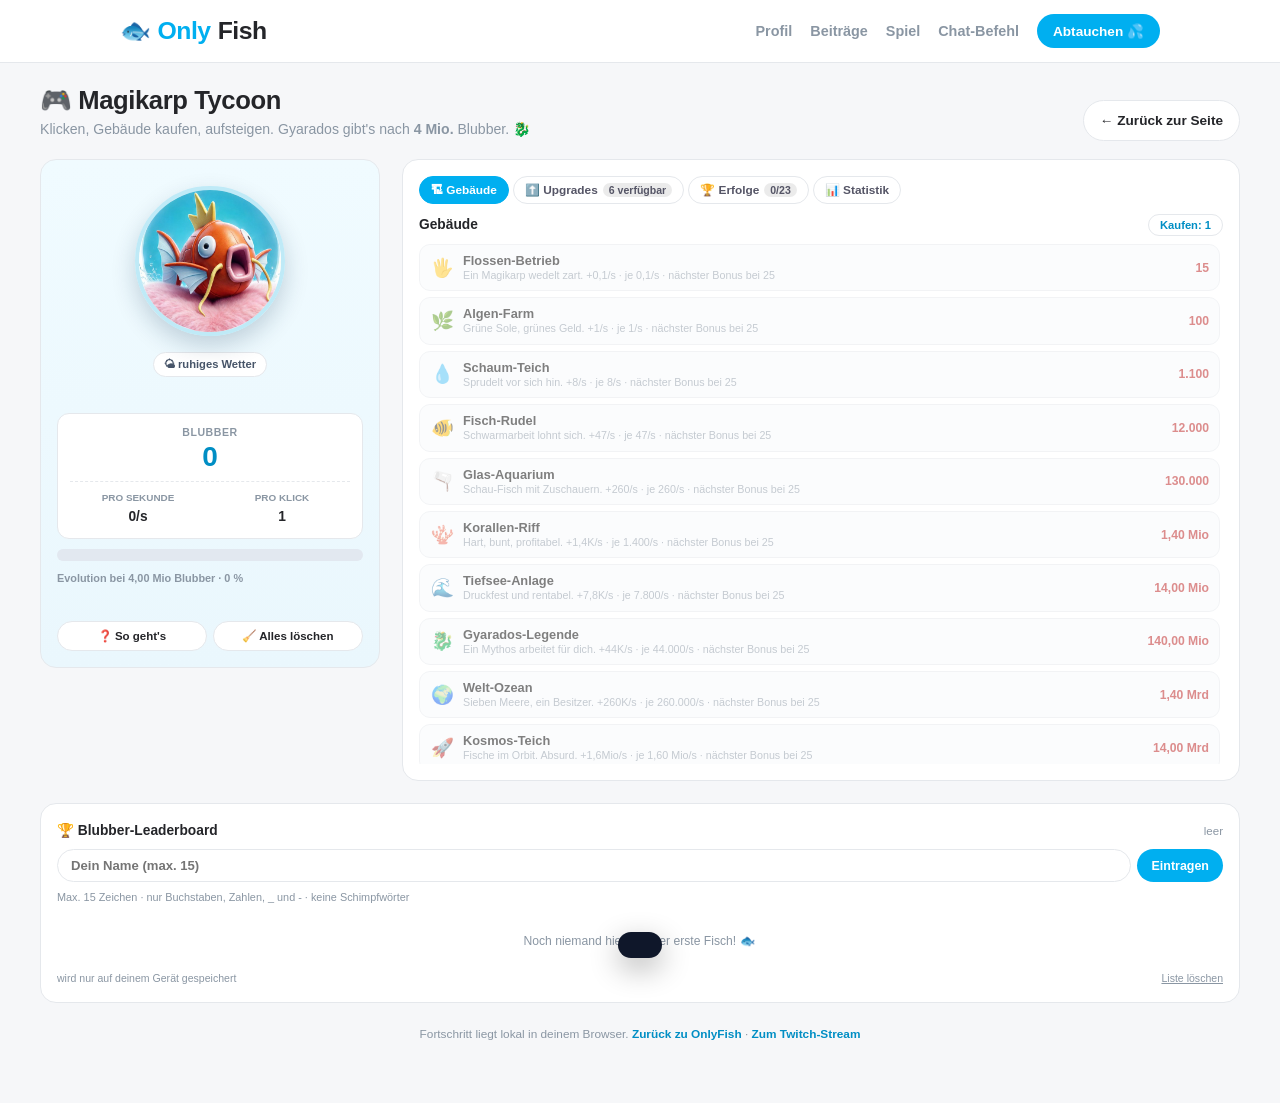
==== spiel.html @ 4a14eef2 "Spiel auf eigene Unterseite spiel.html + Mobile-Layout Das Spiel war in die Startseite gequetscht (S" ====
<!DOCTYPE html>
<html lang="de">
<head>
<meta charset="UTF-8" />
<meta name="viewport" content="width=device-width, initial-scale=1.0, viewport-fit=cover" />
<title>Magikarp Tycoon 🐟 – OnlyFish Clicker</title>
<meta name="description" content="Magikarp Tycoon – der Cookie-Clicker-Klon im OnlyFish-Gewand. 10 Gebäude, Meilensteine, Erfolge und Prestige. Klick dich zum Gyarados." />
<link rel="icon" type="image/png" href="assets/favicon.png" />
<meta property="og:title" content="Magikarp Tycoon 🐟" />
<meta property="og:description" content="Cookie-Clicker-Klon mit 10 Gebäuden, Meilensteinen und Prestige. Jetzt Blubber farmen." />
<meta property="og:image" content="assets/magikarp-hero.jpg" />
<meta property="og:type" content="website" />
<meta name="theme-color" content="#00aff0" />
<link rel="stylesheet" href="assets/style.css" />
<link rel="stylesheet" href="assets/spiel.css" />
</head>
<body class="game-page">

<header>
  <div class="nav-inner">
    <a class="logo" href="index.html"><span class="fish">🐟</span> Only<span>Fish</span></a>
    <nav class="nav-links">
      <a href="index.html#profil">Profil</a>
      <a href="index.html#beitraege">Beiträge</a>
      <a href="spiel.html" class="active">Spiel</a>
      <a href="index.html#befehl">Chat-Befehl</a>
      <button class="btn btn-primary btn-sm" onclick="location.href='index.html#abo'">Abtauchen 💦</button>
    </nav>
  </div>
</header>

<main class="game-shell">
  <div class="game-titlebar">
    <div>
      <h1>🎮 Magikarp Tycoon</h1>
      <p class="sub">Klicken, Gebäude kaufen, aufsteigen. Gyarados gibt's nach <strong>4 Mio.</strong> Blubber. 🐉</p>
    </div>
    <a class="btn btn-ghost btn-sm back-link" href="index.html">← Zurück zur Seite</a>
  </div>

  <div class="ty-game" id="tyGame">
      <!-- LINKS: Klickbereich -->
      <div class="ty-left">
        <div class="ty-fishwrap" id="tyFishWrap">
          <div class="ty-fish" id="tyFish" role="button" tabindex="0" aria-label="Magikarp fuettern">
            <img id="tyFishImg" src="assets/magikarp-avatar.jpg" alt="Magikarp" />
          </div>
        </div>

        <div class="ty-badges">
          <span class="ty-season" id="tySeason">🌤 ruhiges Wetter</span>
        </div>

        <div class="ty-buffs empty" id="tyBuffs"></div>

        <div class="ty-res">
          <div class="ty-res-main">
            <span>Blubber</span>
            <strong id="tyBank">0</strong>
          </div>
          <div class="ty-res-side">
            <div><span>pro Sekunde</span><b id="tyCps">0/s</b></div>
            <div><span>pro Klick</span><b id="tyPerClick">1</b></div>
          </div>
          <div class="ty-res-crit off" id="tyCritRow">
            <span>⚡ Kritische Welle</span><b id="tyCrit">0 %</b>
          </div>
        </div>

        <div class="ty-evo">
          <div class="ty-evo-bar"><div id="tyEvoFill"></div></div>
          <span id="tyEvoLabel">Evolution bei 4 Mio. Blubber · 0 %</span>
        </div>

        <p class="ty-msg" id="tyMsg"></p>

        <div class="ty-actions">
          <button class="btn btn-ghost btn-sm" type="button" id="tyHelpBtn">❓ So geht's</button>
          <button class="btn btn-ghost btn-sm" type="button" id="tyResetBtn">🧹 Alles löschen</button>
        </div>
      </div>

      <!-- RECHTS: Shop -->
      <div class="ty-right">
        <div class="ty-tabs" role="tablist">
          <button class="ty-tab active" data-tab="buildings" type="button" role="tab">🏗 Gebäude</button>
          <button class="ty-tab" data-tab="upgrades" type="button" role="tab">⬆️ Upgrades <span id="tyUpgCount">–</span></button>
          <button class="ty-tab" data-tab="achievements" type="button" role="tab">🏆 Erfolge <span id="tyAchCount">0/20</span></button>
          <button class="ty-tab" data-tab="stats" type="button" role="tab">📊 Statistik</button>
        </div>

        <div class="ty-pane" id="tyPane-buildings">
          <div class="ty-pane-head">
            <strong>Gebäude</strong>
            <button class="ty-shopbtn" type="button" id="tyShopBtn">Kaufen: 1</button>
          </div>
          <div class="ty-list" id="tyBuildings"></div>
        </div>

        <div class="ty-pane hidden" id="tyPane-upgrades">
          <div class="ty-pane-head">
            <strong>Upgrades</strong>
            <span>einmalig, dauerhaft</span>
          </div>
          <div class="ty-list" id="tyUpgrades"></div>
        </div>

        <div class="ty-pane hidden" id="tyPane-achievements">
          <div class="ty-pane-head">
            <strong>Erfolge</strong>
            <span>jeder Erfolg gibt Produktionsbonus</span>
          </div>
          <div class="ty-achs" id="tyAchievements"></div>
        </div>

        <div class="ty-pane hidden" id="tyPane-stats">
          <div class="ty-pane-head"><strong>Statistik</strong></div>
          <div class="ty-stats" id="tyStats"></div>
          <div class="ty-ascend">
            <p id="tyAscendInfo">Prestige: steige auf für einen permanenten Bonus.</p>
            <button class="btn btn-primary btn-sm" type="button" id="tyAscendBtn">🌀 Aufsteigen</button>
            <span class="ty-asc-bonus">aktueller Bonus: <b id="tyAscBonus">+0 %</b></span>
          </div>
        </div>
      </div>
    </div>
  </div>

  <div class="lb-box">
    <div class="lb-title"><strong>🏆 Blubber-Leaderboard</strong><span id="lbCount">leer</span></div>
    <form class="lb-form" id="lbForm" autocomplete="off" onsubmit="submitScore(event)">
      <input class="lb-input" id="lbName" type="text" maxlength="15" placeholder="Dein Name (max. 15)"
             autocomplete="off" autocapitalize="off" spellcheck="false" aria-label="Name für das Leaderboard" />
      <button class="lb-submit" type="submit" id="lbSubmit">Eintragen</button>
    </form>
    <p class="lb-hint" id="lbHint">Max. 15 Zeichen · nur Buchstaben, Zahlen, _ und - · keine Schimpfwörter</p>
    <ol class="lb-list" id="lbList"></ol>
    <div class="lb-foot">
      <span>wird nur auf deinem Gerät gespeichert</span>
      <button class="lb-clear" type="button" onclick="clearLeaderboard()">Liste löschen</button>
    </div>
  </div>

  <p class="game-foot">
    Fortschritt liegt lokal in deinem Browser. <a href="index.html">Zurück zu OnlyFish</a> · <a href="https://www.twitch.tv/dombledore1337" target="_blank" rel="noopener">Zum Twitch-Stream</a>
  </p>
</main>

<div id="toast"></div>
<div id="tyToast" role="status" aria-live="polite"></div>

<!-- Modal (wird fuer die Spiel-Hilfe gebraucht) -->
<div id="modalBackdrop" class="modal-backdrop" onclick="closeModalOnBg(event)">
  <div class="modal" id="modalBox">
    <div class="modal-emoji" id="modalEmoji">🎣</div>
    <h2 id="modalTitle">Hinweis</h2>
    <p id="modalText"></p>
    <div class="modal-actions">
      <a href="https://www.twitch.tv/dombledore1337" target="_blank" rel="noopener" class="btn btn-twitch" id="twitchLink">🟣 Zum Twitch-Stream</a>
      <button class="btn-close" onclick="closeModal()">Schließen</button>
    </div>
  </div>
</div>

<script src="assets/spiel.js"></script>
<script src="assets/tycoon.js"></script>
</body>
</html>
---- assets/style.css ----
:root{
    --primary:#00aff0; --primary-dark:#008ec4; --primary-light:#e0f7fa;
    --bg:#f6f7f9; --card:#ffffff; --text:#242529; --muted:#8a96a3; --border:#e5e8ec;
    --twitch:#9146ff; --pink:#ff4d8d; --gold:#ffb800; --green:#16a34a;
    --deep:#062a4a; --sea:#0077b6; --aqua:#00b4d8;
    --radius:16px; --shadow:0 8px 30px rgba(2,44,74,.12);
  }
  *{box-sizing:border-box;margin:0;padding:0;font-family:-apple-system,BlinkMacSystemFont,"Segoe UI",Roboto,Helvetica,Arial,sans-serif}
  html{scroll-behavior:smooth}
  body{background:var(--bg);color:var(--text);line-height:1.55;overflow-x:hidden}
  a{color:inherit}
  button{font-family:inherit}

  /* ---------- HEADER ---------- */
  header{background:rgba(255,255,255,.92);backdrop-filter:blur(10px);border-bottom:1px solid var(--border);position:sticky;top:0;z-index:50}
  .nav-inner{max-width:1080px;margin:0 auto;padding:12px 20px;display:flex;justify-content:space-between;align-items:center;gap:12px}
  .logo{font-size:1.55rem;font-weight:900;color:var(--primary);letter-spacing:-.5px;display:flex;align-items:center;gap:7px;text-decoration:none}
  .logo span{color:var(--text)}
  .logo .fish{animation:swim 2.4s ease-in-out infinite;display:inline-block}
  @keyframes swim{0%,100%{transform:translateY(0) rotate(-4deg)}50%{transform:translateY(-4px) rotate(4deg)}}
  .nav-links{display:flex;gap:18px;align-items:center;font-size:.9rem;font-weight:600;color:var(--muted)}
  .nav-links a{text-decoration:none}
  .nav-links a:hover{color:var(--primary)}
  .badge-18{background:#ff4757;color:#fff;font-size:.7rem;font-weight:800;padding:3px 9px;border-radius:999px;white-space:nowrap}
  .btn{display:inline-flex;align-items:center;justify-content:center;gap:8px;border:none;border-radius:999px;padding:12px 22px;font-weight:800;font-size:.92rem;cursor:pointer;text-decoration:none;transition:.18s}
  .btn-primary{background:var(--primary);color:#fff}
  .btn-primary:hover{background:var(--primary-dark);transform:translateY(-1px)}
  .btn-twitch{background:var(--twitch);color:#fff}
  .btn-twitch:hover{background:#772ce8;transform:translateY(-1px)}
  .btn-ghost{background:#fff;border:1.5px solid var(--border);color:var(--text)}
  .btn-ghost:hover{border-color:var(--primary);color:var(--primary)}
  .btn-sm{padding:9px 16px;font-size:.85rem}
  @media(max-width:760px){.nav-links a{display:none}.nav-links .btn{padding:9px 14px;font-size:.82rem}}

  /* ---------- HERO ---------- */
  .hero{position:relative;background:linear-gradient(160deg,#023e8a 0%,#0077b6 45%,#00b4d8 100%);color:#fff;overflow:hidden}
  .hero-inner{max-width:1080px;margin:0 auto;padding:56px 20px 64px;display:grid;grid-template-columns:1.15fr .85fr;gap:36px;align-items:center;position:relative;z-index:2}
  @media(max-width:820px){.hero-inner{grid-template-columns:1fr;padding:36px 20px 48px}}
  .live-pill{display:inline-flex;align-items:center;gap:7px;background:rgba(255,255,255,.16);border:1px solid rgba(255,255,255,.35);padding:6px 14px;border-radius:999px;font-size:.8rem;font-weight:700;margin-bottom:16px}
  .live-dot{width:9px;height:9px;border-radius:50%;background:#ff4757;box-shadow:0 0 0 0 rgba(255,71,87,.6);animation:pulse 1.6s infinite}
  @keyframes pulse{70%{box-shadow:0 0 0 8px rgba(255,71,87,0)}100%{box-shadow:0 0 0 0 rgba(255,71,87,0)}}
  .hero h1{font-size:clamp(2rem,5vw,3.4rem);line-height:1.08;letter-spacing:-1px;margin-bottom:14px}
  .hero h1 em{font-style:normal;color:#90e0ef}
  .hero p{font-size:1.05rem;opacity:.92;max-width:520px;margin-bottom:22px}
  .hero-ctas{display:flex;gap:12px;flex-wrap:wrap;margin-bottom:18px}
  .hero-note{font-size:.82rem;opacity:.75}
  .hero-art{position:relative;display:flex;justify-content:center}
  .hero-art img{width:100%;max-width:380px;border-radius:28px;box-shadow:0 24px 60px rgba(0,0,0,.35);border:4px solid rgba(255,255,255,.25);animation:bob 4s ease-in-out infinite}
  @keyframes bob{0%,100%{transform:translateY(0) rotate(-1deg)}50%{transform:translateY(-12px) rotate(1deg)}}
  .hero-badge{position:absolute;bottom:14px;left:50%;transform:translateX(-50%);background:rgba(0,0,0,.55);backdrop-filter:blur(6px);padding:8px 16px;border-radius:999px;font-size:.8rem;font-weight:700;white-space:nowrap}
  .wave{position:absolute;bottom:-2px;left:0;width:100%;display:block}
  .bubble{position:absolute;border-radius:50%;background:radial-gradient(circle at 30% 30%,rgba(255,255,255,.9),rgba(255,255,255,.15));border:1px solid rgba(255,255,255,.4);animation:rise linear infinite;pointer-events:none}
  @keyframes rise{from{transform:translateY(20px);opacity:0}15%{opacity:.9}to{transform:translateY(-560px);opacity:0}}

  /* ---------- LAYOUT ---------- */
  .layout{max-width:1080px;margin:-28px auto 60px;padding:0 20px;display:grid;grid-template-columns:1fr 340px;gap:22px;position:relative;z-index:3;align-items:start}
  @media(max-width:920px){.layout{grid-template-columns:1fr;margin-top:18px}}
  .card{background:var(--card);border:1px solid var(--border);border-radius:var(--radius);box-shadow:var(--shadow)}
  .sidebar{position:sticky;top:76px;display:flex;flex-direction:column;gap:18px}
  @media(max-width:920px){.sidebar{position:static}}

  /* ---------- PROFILE ---------- */
  .profile-card{overflow:hidden}
  .profile-banner{height:150px;background:linear-gradient(135deg,#0077b6,#00b4d8 55%,#90e0ef);position:relative;display:flex;align-items:center;justify-content:center;color:#fff;font-weight:800;font-size:1.05rem;text-align:center;padding:16px}
  .profile-banner::after{content:"🫧 🐟 🫧 🐠 🫧 🐡 🫧";position:absolute;bottom:10px;font-size:1.2rem;opacity:.8}
  .profile-body{padding:0 22px 22px}
  .avatar-row{display:flex;justify-content:space-between;align-items:flex-end;margin-top:-52px;margin-bottom:12px;position:relative;z-index:2}
  .avatar{width:104px;height:104px;border-radius:50%;border:5px solid #fff;overflow:hidden;background:var(--primary-light);box-shadow:0 6px 18px rgba(0,0,0,.15)}
  .avatar img{width:100%;height:100%;object-fit:cover;display:block}
  .status-pill{background:#e8f8f0;color:var(--green);font-size:.8rem;font-weight:700;padding:6px 13px;border-radius:999px;border:1px solid #bbf7d0}
  .profile-name{font-size:1.45rem;font-weight:900;display:flex;align-items:center;gap:7px;flex-wrap:wrap}
  .verified{background:var(--primary);color:#fff;font-size:.72rem;width:20px;height:20px;border-radius:50%;display:inline-flex;align-items:center;justify-content:center;font-weight:900}
  .handle{color:var(--muted);font-size:.92rem;margin-bottom:10px}
  .bio{font-size:.96rem;margin-bottom:14px}
  .stats{display:flex;gap:20px;flex-wrap:wrap;font-size:.88rem;color:var(--muted);margin-bottom:18px}
  .stats strong{color:var(--text)}
  .profile-actions{display:flex;gap:10px;flex-wrap:wrap}
  .profile-actions .btn{flex:1;min-width:140px}

  /* ---------- TABS ---------- */
  .tabs{display:flex;border-bottom:1px solid var(--border);margin-top:18px}
  .tab{flex:1;text-align:center;padding:14px 8px;font-weight:800;font-size:.86rem;color:var(--muted);cursor:pointer;border-bottom:3px solid transparent;background:none;border-top:none;border-left:none;border-right:none}
  .tab.active{color:var(--text);border-bottom-color:var(--primary)}

  /* ---------- POSTS ---------- */
  .post{padding:20px 22px;border-bottom:1px solid var(--border)}
  .post:last-child{border-bottom:none}
  .post-header{display:flex;align-items:center;gap:11px;margin-bottom:10px}
  .post-avatar{width:42px;height:42px;border-radius:50%;background:var(--primary-light);display:flex;align-items:center;justify-content:center;font-size:1.4rem;overflow:hidden;flex-shrink:0}
  .post-avatar img{width:100%;height:100%;object-fit:cover}
  .post-meta{font-size:.92rem}
  .post-meta .time{display:block;font-size:.78rem;color:var(--muted)}
  .post-tag{margin-left:auto;background:#fff3cd;color:#856404;font-size:.72rem;font-weight:800;padding:4px 10px;border-radius:999px}
  .post-caption{margin-bottom:12px;font-size:.96rem}
  .locked-media{position:relative;height:250px;border-radius:14px;overflow:hidden;background:linear-gradient(135deg,#023e8a,#0096c7,#48cae4);display:flex;align-items:center;justify-content:center;cursor:pointer}
  .locked-media .big-emoji{position:absolute;font-size:8rem;filter:blur(16px);opacity:.9;user-select:none}
  .lock-overlay{position:relative;z-index:2;background:rgba(0,0,0,.48);backdrop-filter:blur(4px);padding:18px 24px;border-radius:16px;border:1px solid rgba(255,255,255,.28);text-align:center;color:#fff;max-width:85%}
  .lock-overlay .lock-icon{font-size:1.9rem;margin-bottom:6px}
  .lock-overlay p{font-size:.9rem;font-weight:700;margin-bottom:12px}
  .btn-unlock{background:var(--primary);color:#fff;border:none;padding:9px 18px;border-radius:999px;font-size:.85rem;font-weight:800;cursor:pointer}
  .post-actions{display:flex;gap:8px;margin-top:14px;flex-wrap:wrap}
  .action-btn{background:#f1f5f9;border:1px solid var(--border);border-radius:999px;padding:7px 14px;font-size:.84rem;font-weight:700;cursor:pointer;display:inline-flex;gap:6px;align-items:center;transition:.15s}
  .action-btn:hover{border-color:var(--primary);color:var(--primary)}
  .action-btn.liked{background:#ffeef5;border-color:#ffc2d6;color:#e0245e}
  .free-media{height:250px;border-radius:14px;background:linear-gradient(135deg,#ff9a3d,#ff6b6b);display:flex;flex-direction:column;align-items:center;justify-content:center;color:#fff;text-align:center;padding:20px}
  .free-media .big{font-size:4.5rem;margin-bottom:8px}
  .free-media p{font-weight:800}
  .post-image{width:100%;border-radius:14px;display:block;border:1px solid var(--border);cursor:zoom-in;transition:transform .2s}
  .post-image:hover{transform:scale(1.01)}

  /* ---------- LIVE STATUS ---------- */
  .live-dot.off{background:#94a3b8;animation:none;box-shadow:none}
  .live-dot.wait{background:#ffb800}
  .live-card-top{display:flex;align-items:center;gap:9px;font-size:.9rem}
  .live-card-top .live-dot{width:10px;height:10px;flex-shrink:0}
  .live-card-top.is-live strong{color:#e11d48}
  .live-details{margin:10px 0 0}
  .live-row{display:flex;justify-content:space-between;gap:12px;font-size:.83rem;padding:7px 0;border-bottom:1px dashed var(--border)}
  .live-row:last-child{border-bottom:none}
  .live-row span{color:var(--muted);flex-shrink:0}
  .live-row strong{text-align:right;overflow-wrap:anywhere}
  .live-title{font-size:.83rem;font-style:italic;color:#444;margin:10px 0 0;padding-left:10px;border-left:3px solid var(--pink);line-height:1.45}
  .live-next{font-size:.8rem;color:var(--muted);margin-top:12px}
  .live-actions{display:flex;gap:8px;flex-wrap:wrap;margin-top:12px}
  .live-actions .btn{flex:1;justify-content:center;text-align:center}
  .live-meta{display:flex;align-items:center;justify-content:space-between;gap:8px;font-size:.72rem;color:var(--muted);margin-top:10px}
  .live-refresh{background:none;border:0;cursor:pointer;font-size:.95rem;padding:2px 4px;border-radius:6px;line-height:1;color:var(--muted)}
  .live-refresh:hover{background:var(--primary-light)}
  .spin{animation:spin 1s linear infinite;display:inline-block}
  @keyframes spin{to{transform:rotate(360deg)}}
  #liveEmbedWrap{margin-top:12px}
  #liveEmbedWrap iframe{width:100%;aspect-ratio:16/9;border:0;border-radius:12px;display:block;background:#000}

  /* ---------- SIDEBAR BOXES ---------- */
  .side-box{padding:20px}
  .side-box h3{font-size:1rem;font-weight:900;margin-bottom:4px}
  .side-box .sub{font-size:.83rem;color:var(--muted);margin-bottom:14px}
  .tier{border:1.5px solid var(--border);border-radius:14px;padding:14px;margin-bottom:12px;cursor:pointer;transition:.15s;position:relative}
  .tier:hover{border-color:var(--primary);transform:translateY(-1px)}
  .tier.vip{border-color:var(--gold);background:linear-gradient(180deg,#fffaf0,#fff)}
  .tier-top{display:flex;justify-content:space-between;align-items:center;margin-bottom:6px}
  .tier-name{font-weight:900;font-size:.95rem}
  .tier-price{font-weight:900;color:var(--primary)}
  .tier ul{list-style:none;font-size:.83rem;color:var(--muted)}
  .tier li{padding:2px 0}
  .tier li::before{content:"✓ ";color:var(--green);font-weight:900}
  .vip-badge{background:var(--gold);color:#000;font-size:.68rem;font-weight:900;padding:3px 9px;border-radius:999px}
  .cmd-box{background:#0f172a;color:#e2e8f0;border-radius:14px;padding:16px;margin-bottom:12px}
  .cmd-box code{display:block;background:#1e293b;border:1px solid #334155;border-radius:10px;padding:11px 13px;font-size:1.05rem;font-weight:800;color:#7dd3fc;margin:10px 0;word-break:break-all}
  .cmd-box p{font-size:.83rem;color:#94a3b8}
  .copy-btn{width:100%;background:var(--primary);color:#fff;border:none;border-radius:999px;padding:11px;font-weight:800;cursor:pointer;font-size:.9rem}
  .copy-btn:hover{background:var(--primary-dark)}
  .fan-row{display:flex;align-items:center;gap:10px;padding:9px 0;border-bottom:1px solid var(--border);font-size:.88rem}
  .fan-row:last-child{border-bottom:none}
  .fan-rank{width:26px;height:26px;border-radius:50%;background:#f1f5f9;display:flex;align-items:center;justify-content:center;font-weight:900;font-size:.78rem;flex-shrink:0}
  .fan-row:nth-child(1) .fan-rank{background:var(--gold)}
  .fan-row:nth-child(2) .fan-rank{background:#e2e8f0}
  .fan-row:nth-child(3) .fan-rank{background:#fed7aa}
  .fan-name{font-weight:800}
  .fan-fish{margin-left:auto;color:var(--muted);font-size:.8rem}

  /* ---------- GAME / TYCOON ---------- */
  .game-wrap{position:relative}
  .game-fish{text-align:center;cursor:pointer;user-select:none;transition:transform .07s;line-height:1;padding:6px 0 2px;-webkit-tap-highlight-color:transparent}
  .game-fish img{width:118px;height:118px;border-radius:50%;object-fit:cover;display:inline-block;vertical-align:middle;border:4px solid var(--primary-light);box-shadow:0 8px 22px rgba(2,44,74,.22);pointer-events:none;transition:border-color .3s,box-shadow .3s}
  .game-fish:active{transform:scale(1.13) rotate(-4deg)}
  .game-fish.evolved img{border-color:#ffd166;box-shadow:0 0 0 6px rgba(255,209,102,.35),0 10px 26px rgba(2,44,74,.3)}
  .float-num{position:fixed;pointer-events:none;font-weight:900;font-size:1rem;color:var(--primary-dark);animation:floatUp .9s ease-out forwards;z-index:150}
  @keyframes floatUp{from{transform:translateY(0);opacity:1}to{transform:translateY(-46px);opacity:0}}
  .game-badges{display:flex;gap:6px;justify-content:center;flex-wrap:wrap;margin-top:8px;min-height:22px}
  .gb{font-size:.7rem;font-weight:800;padding:3px 9px;border-radius:999px;background:#eef2f7;color:#475569}
  .gb.hot{background:#fff1f2;color:#e11d48}
  .game-res{display:grid;grid-template-columns:1fr 1fr;gap:8px;margin-top:10px}
  .res-cell{background:#f8fafc;border:1px solid var(--border);border-radius:10px;padding:8px 10px;text-align:center}
  .res-cell span{display:block;font-size:.68rem;color:var(--muted);font-weight:700;text-transform:uppercase;letter-spacing:.03em}
  .res-cell strong{font-size:1.05rem}
  .evo-wrap{background:#f1f5f9;border-radius:999px;height:16px;overflow:hidden;margin:12px 0 6px}
  .evo-fill{height:100%;width:0%;background:linear-gradient(90deg,#ff9a3d,#ff6b6b);border-radius:999px;transition:width .25s}
  .evo-fill.done{background:linear-gradient(90deg,#ffd166,#48cae4)}
  .evo-labels{display:flex;justify-content:space-between;gap:6px;font-size:.72rem;color:var(--muted);font-weight:700;align-items:center}
  .upg-list{margin-top:14px;border-top:1px solid var(--border);padding-top:12px}
  .upg-head{display:flex;justify-content:space-between;align-items:baseline;margin-bottom:8px;gap:8px}
  .upg-head strong{font-size:.86rem}
  .upg-head span{font-size:.72rem;color:var(--muted)}
  .upg{display:flex;align-items:center;gap:9px;border:1.5px solid var(--border);border-radius:12px;padding:9px 10px;margin-bottom:7px;background:#fff;transition:.15s;cursor:pointer;text-align:left;width:100%;font-family:inherit}
  .upg:hover:not(:disabled){border-color:var(--primary);transform:translateY(-1px)}
  .upg:disabled{opacity:.55;cursor:not-allowed;background:#f8fafc}
  .upg-icon{font-size:1.15rem;width:26px;text-align:center;flex-shrink:0}
  .upg-body{flex:1;min-width:0}
  .upg-name{font-weight:800;font-size:.82rem;display:flex;align-items:center;gap:6px;flex-wrap:wrap}
  .upg-lvl{background:var(--primary-light);color:var(--primary-dark);font-size:.64rem;padding:1px 6px;border-radius:999px;font-weight:900}
  .upg-desc{font-size:.71rem;color:var(--muted);line-height:1.3;display:block}
  .upg-cost{font-weight:900;font-size:.78rem;color:#b8860b;white-space:nowrap;flex-shrink:0}
  .upg-cost.maxed{color:var(--muted);font-size:.66rem}
  .game-msg{text-align:center;font-size:.83rem;color:var(--muted);min-height:1.4em;margin-top:10px;font-weight:600}
  .game-actions{display:flex;gap:7px;margin-top:10px}
  .game-actions .btn{flex:1;justify-content:center;font-size:.76rem;padding:8px 6px}


  /* ---------- TYCOON (Cookie-Clicker-Stil) ---------- */
  .ty-head h3{font-size:1.1rem;font-weight:900;margin-bottom:4px}
  .ty-head .sub{font-size:.84rem;color:var(--muted);margin-bottom:14px}
  .ty-game{display:grid;grid-template-columns:272px 1fr;gap:18px;align-items:start}
  @media(max-width:880px){.ty-game{grid-template-columns:1fr}}

  .ty-left{background:linear-gradient(180deg,#f0fbff,#eaf7fd);border:1px solid var(--border);border-radius:14px;padding:14px;text-align:center}
  .ty-fishwrap{position:relative;min-height:150px;display:flex;align-items:center;justify-content:center}
  .ty-fish{cursor:pointer;user-select:none;transition:transform .07s;-webkit-tap-highlight-color:transparent;line-height:0;outline:none}
  .ty-fish img{width:132px;height:132px;border-radius:50%;object-fit:cover;border:4px solid #bfeaf7;box-shadow:0 10px 24px rgba(2,44,74,.2);pointer-events:none;transition:border-color .3s,box-shadow .3s}
  .ty-fish:active{transform:scale(1.1) rotate(-3deg)}
  .ty-fish:focus-visible img{border-color:var(--primary)}
  .ty-fish.evolved img{border-color:#ffd166;box-shadow:0 0 0 6px rgba(255,209,102,.35),0 10px 26px rgba(2,44,74,.28)}
  .ty-float{position:absolute;pointer-events:none;font-weight:900;font-size:.95rem;color:var(--primary-dark);animation:tyFloat .9s ease-out forwards;z-index:5}
  .ty-float.crit{color:#e11d48;font-size:1.25rem;text-shadow:0 2px 6px rgba(255,255,255,.9)}
  @keyframes tyFloat{from{transform:translate(-50%,0);opacity:1}to{transform:translate(-50%,-52px);opacity:0}}

  .ty-badges{display:flex;justify-content:center;flex-wrap:wrap;gap:6px;margin:6px 0}
  .ty-season{font-size:.7rem;font-weight:800;background:#fff;border:1px solid var(--border);border-radius:999px;padding:3px 10px;color:#475569}
  .ty-buffs{display:flex;flex-wrap:wrap;gap:5px;justify-content:center;min-height:24px;margin-bottom:6px}
  .ty-buffs.empty{visibility:hidden}
  .ty-buff{font-size:.68rem;font-weight:900;background:#fff1f2;color:#e11d48;border-radius:999px;padding:3px 9px;border:1px solid #fecdd3;animation:tyPulse 1s infinite alternate}
  @keyframes tyPulse{from{opacity:.75}to{opacity:1}}

  .ty-res{background:#fff;border:1px solid var(--border);border-radius:12px;padding:10px 12px;margin-top:4px}
  .ty-res-main span{display:block;font-size:.66rem;text-transform:uppercase;letter-spacing:.05em;color:var(--muted);font-weight:800}
  .ty-res-main strong{display:block;font-size:1.5rem;font-weight:900;color:var(--primary-dark);line-height:1.15}
  .ty-res-side{display:grid;grid-template-columns:1fr 1fr;gap:8px;margin-top:8px;padding-top:8px;border-top:1px dashed var(--border)}
  .ty-res-side div{display:flex;flex-direction:column;gap:1px}
  .ty-res-side span{font-size:.62rem;color:var(--muted);font-weight:700;text-transform:uppercase}
  .ty-res-side b{font-size:.86rem;font-weight:900}
  .ty-res-crit{display:flex;justify-content:space-between;align-items:center;gap:8px;margin-top:8px;padding-top:8px;border-top:1px dashed var(--border);font-size:.66rem}
  .ty-res-crit span{color:var(--muted);font-weight:800;text-transform:uppercase;letter-spacing:.03em}
  .ty-res-crit b{font-size:.82rem;font-weight:900;color:#e11d48}
  .ty-res-crit.off{display:none}

  /* Verkaufen-Knopf in der Gebaeude-Zeile */
  .ty-bld-sell{flex-shrink:0;width:26px;height:26px;border-radius:8px;border:1.5px solid var(--border);background:#fff;cursor:pointer;font-size:.78rem;line-height:1;padding:0;margin-left:2px;opacity:0;transition:opacity .15s,border-color .15s,background .15s}
  .ty-bld.owned .ty-bld-sell{opacity:1}
  .ty-bld-sell:hover{border-color:#e11d48;background:#fff1f2}
  .ty-bld-sell[hidden]{display:none}

  /* Erfolgs-Fortschritt im Erfolgs-Kaestchen */
  .ty-ach-prog{font-size:.55rem;font-weight:800;color:#94a3b8;line-height:1.1;margin-top:1px}
  .ty-ach.tracked{background:#f8fafc;border-style:dashed}

  .ty-evo{margin-top:10px;text-align:left}
  .ty-evo-bar{height:12px;background:#e2e8f0;border-radius:999px;overflow:hidden;margin-bottom:4px}
  .ty-evo-bar>div{height:100%;width:0;background:linear-gradient(90deg,#ff9a3d,#ff6b6b);border-radius:999px;transition:width .3s}
  .ty-evo span{font-size:.68rem;color:var(--muted);font-weight:700}

  .ty-msg{font-size:.76rem;font-weight:800;color:var(--primary-dark);min-height:1.3em;margin:8px 0 0;opacity:0;transition:opacity .2s}
  .ty-msg.on{opacity:1}

  .ty-actions{display:flex;gap:6px;margin-top:8px}
  .ty-actions .btn{flex:1;justify-content:center;font-size:.72rem;padding:7px 4px}

  .ty-right{min-width:0}
  .ty-tabs{display:flex;gap:4px;flex-wrap:wrap;margin-bottom:10px}
  .ty-tab{border:1.5px solid var(--border);background:#fff;border-radius:999px;padding:6px 11px;font-size:.74rem;font-weight:800;color:#556;cursor:pointer;font-family:inherit;display:flex;align-items:center;gap:5px;transition:.15s}
  .ty-tab:hover{border-color:var(--primary)}
  .ty-tab.active{background:var(--primary);border-color:var(--primary);color:#fff}
  .ty-tab span{font-size:.66rem;background:rgba(0,0,0,.08);border-radius:999px;padding:1px 6px;font-weight:900}
  .ty-tab.active span{background:rgba(255,255,255,.25)}
  .ty-pane.hidden{display:none}
  .ty-pane-head{display:flex;justify-content:space-between;align-items:center;gap:8px;margin-bottom:8px}
  .ty-pane-head strong{font-size:.86rem}
  .ty-pane-head>span{font-size:.68rem;color:var(--muted)}
  .ty-shopbtn{border:1.5px solid var(--border);background:#fff;border-radius:999px;padding:4px 11px;font-size:.7rem;font-weight:900;color:var(--primary-dark);cursor:pointer;font-family:inherit}
  .ty-shopbtn:hover{border-color:var(--primary)}
  .ty-list{max-height:380px;overflow-y:auto;padding-right:3px}

  .ty-bld{display:flex;align-items:center;gap:9px;width:100%;text-align:left;border:1.5px solid var(--border);background:#fff;border-radius:11px;padding:8px 10px;margin-bottom:6px;cursor:pointer;font-family:inherit;transition:.13s}
  .ty-bld:hover.locked{cursor:not-allowed}
  .ty-bld:hover:not(.locked){border-color:var(--primary);transform:translateY(-1px)}
  .ty-bld.locked{opacity:.5;background:#f8fafc}
  .ty-bld-icon{font-size:1.15rem;width:24px;text-align:center;flex-shrink:0}
  .ty-bld-body{flex:1;min-width:0;display:flex;flex-direction:column;gap:1px}
  .ty-bld-body strong{font-size:.8rem;font-weight:800}
  .ty-bld-body small{font-size:.67rem;color:var(--muted);line-height:1.25}
  .ty-bld-right{display:flex;flex-direction:column;align-items:flex-end;gap:1px;flex-shrink:0}
  .ty-bld-cost{font-size:.76rem;font-weight:900;color:#b8860b}
  .ty-bld-cost.tooMuch{color:#b91c1c}
  .ty-bld-count{font-size:.64rem;font-weight:900;color:#fff;background:#94a3b8;border-radius:999px;padding:0 7px;min-width:16px;text-align:center}
  .ty-bld-count.empty{display:none}
  .ty-bld:hover:not(.locked) .ty-bld-count{background:var(--primary)}

  .ty-upg{display:flex;align-items:center;gap:9px;width:100%;text-align:left;border:1.5px solid #fde68a;background:linear-gradient(180deg,#fffdf5,#fff);border-radius:11px;padding:8px 10px;margin-bottom:6px;cursor:pointer;font-family:inherit;transition:.13s}
  .ty-upg:hover:not(.locked){border-color:var(--gold);transform:translateY(-1px)}
  .ty-upg.locked{opacity:.55;cursor:not-allowed;background:#f8fafc;border-color:var(--border)}
  .ty-upg-icon{font-size:1.15rem;width:24px;text-align:center;flex-shrink:0}
  .ty-upg-body{flex:1;min-width:0;display:flex;flex-direction:column;gap:1px}
  .ty-upg-body strong{font-size:.8rem;font-weight:800}
  .ty-upg-body small{font-size:.67rem;color:var(--muted)}
  .ty-upg-cost{font-size:.76rem;font-weight:900;color:#b8860b;white-space:nowrap;flex-shrink:0}
  .ty-empty{font-size:.75rem;color:var(--muted);text-align:center;padding:16px 6px;line-height:1.4}

  .ty-achs{display:grid;grid-template-columns:repeat(auto-fill,minmax(88px,1fr));gap:6px;max-height:380px;overflow-y:auto}
  .ty-ach{display:flex;flex-direction:column;align-items:center;gap:2px;padding:7px 4px;border:1px solid var(--border);border-radius:10px;background:#f8fafc;text-align:center}
  .ty-ach.got{background:#fffbeb;border-color:#fde68a;box-shadow:0 1px 6px rgba(255,184,0,.2)}
  .ty-ach-icon{font-size:1.15rem;filter:grayscale(1);opacity:.5}
  .ty-ach.got .ty-ach-icon{filter:none;opacity:1}
  .ty-ach-name{font-size:.6rem;font-weight:800;color:var(--muted);line-height:1.15}
  .ty-ach.got .ty-ach-name{color:var(--text)}

  .ty-stats{display:flex;flex-direction:column;gap:2px;max-height:250px;overflow-y:auto}
  .ty-stat{display:flex;justify-content:space-between;gap:10px;font-size:.76rem;padding:4px 6px;border-radius:6px}
  .ty-stat:nth-child(odd){background:#f8fafc}
  .ty-stat span{color:var(--muted)}
  .ty-stat b{font-weight:900}
  .ty-ascend{margin-top:12px;padding-top:10px;border-top:1px dashed var(--border);display:flex;flex-direction:column;gap:7px;align-items:flex-start}
  .ty-ascend p{font-size:.71rem;color:var(--muted);line-height:1.4}
  .ty-asc-bonus{font-size:.7rem;color:var(--muted)}
  .ty-asc-bonus b{color:var(--primary-dark);font-weight:900}

  .ty-golden{position:fixed;z-index:400;width:56px;height:56px;border-radius:50%;border:none;cursor:pointer;
    background:radial-gradient(circle at 32% 28%,#fff6c4,#ffd166 45%,#e8a800 100%);
    box-shadow:0 0 0 4px rgba(255,209,102,.45),0 8px 22px rgba(180,120,0,.45);
    font-size:1.6rem;line-height:56px;text-align:center;padding:0;animation:tyBob 1.6s ease-in-out infinite}
  .ty-golden:hover{transform:scale(1.12)}
  @keyframes tyBob{0%,100%{transform:translateY(0) rotate(-4deg)}50%{transform:translateY(-9px) rotate(4deg)}}

  #tyToast{position:fixed;left:50%;bottom:26px;transform:translate(-50%,20px);background:rgba(6,42,74,.96);color:#fff;
    padding:11px 20px;border-radius:999px;font-size:.82rem;font-weight:800;z-index:500;opacity:0;pointer-events:none;
    transition:opacity .25s,transform .25s;max-width:90vw;text-align:center;box-shadow:0 10px 30px rgba(2,44,74,.35)}
  #tyToast.show{opacity:1;transform:translate(-50%,0)}

  /* ---------- LEADERBOARD ---------- */
  .lb-box{margin-top:14px;border-top:1px solid var(--border);padding-top:12px}
  .lb-title{display:flex;justify-content:space-between;align-items:baseline;margin-bottom:8px;gap:8px}
  .lb-title strong{font-size:.86rem}
  .lb-title span{font-size:.72rem;color:var(--muted)}
  .lb-form{display:flex;gap:6px;margin-bottom:8px}
  .lb-input{flex:1;min-width:0;border:1.5px solid var(--border);border-radius:999px;padding:8px 13px;font-size:.82rem;font-family:inherit;font-weight:700;color:var(--text);background:#fff;outline:none;transition:border-color .15s}
  .lb-input:focus{border-color:var(--primary)}
  .lb-input.bad{border-color:#e11d48;animation:shake .35s}
  .lb-submit{border:none;background:var(--primary);color:#fff;font-weight:900;font-size:.78rem;border-radius:999px;padding:8px 14px;cursor:pointer;white-space:nowrap;font-family:inherit}
  .lb-submit:hover:not(:disabled){background:var(--primary-dark)}
  .lb-submit:disabled{opacity:.5;cursor:not-allowed}
  .lb-hint{font-size:.68rem;color:var(--muted);margin-bottom:9px;line-height:1.35;min-height:1.9em}
  .lb-list{list-style:none;display:flex;flex-direction:column;gap:3px;max-height:206px;overflow-y:auto;padding-right:2px}
  .lb-item{display:flex;align-items:center;gap:8px;padding:6px 8px;border-radius:9px;font-size:.8rem}
  .lb-item:nth-child(odd){background:#f8fafc}
  .lb-item.me{background:var(--primary-light);outline:1.5px solid var(--primary)}
  .lb-pos{font-weight:900;font-size:.72rem;width:20px;flex-shrink:0;color:var(--muted);text-align:center}
  .lb-item:nth-child(1) .lb-pos{color:#b45309}
  .lb-item:nth-child(2) .lb-pos{color:#64748b}
  .lb-item:nth-child(3) .lb-pos{color:#c2410c}
  .lb-name{flex:1;min-width:0;font-weight:800;overflow:hidden;text-overflow:ellipsis;white-space:nowrap}
  .lb-score{font-weight:900;font-size:.76rem;color:var(--primary-dark);white-space:nowrap}
  .lb-empty{font-size:.76rem;color:var(--muted);text-align:center;padding:12px 4px}
  .lb-foot{display:flex;justify-content:space-between;align-items:center;margin-top:7px;font-size:.66rem;color:var(--muted);gap:8px}
  .lb-clear{background:none;border:none;color:var(--muted);font-size:.66rem;cursor:pointer;text-decoration:underline;font-family:inherit;padding:0}

  /* ---------- DM ---------- */
  .dm-window{border:1px solid var(--border);border-radius:14px;overflow:hidden}
  .dm-head{background:var(--primary-light);padding:10px 14px;font-weight:800;font-size:.88rem;display:flex;align-items:center;gap:8px}
  .dm-body{padding:14px;display:flex;flex-direction:column;gap:9px;min-height:170px;max-height:240px;overflow-y:auto;background:#fbfdff}
  .bubble-msg{max-width:82%;padding:9px 13px;border-radius:16px;font-size:.88rem;line-height:1.4}
  .bubble-msg.them{background:#eef2f7;border-bottom-left-radius:4px;align-self:flex-start}
  .bubble-msg.me{background:var(--primary);color:#fff;border-bottom-right-radius:4px;align-self:flex-end}
  .dm-input-row{display:flex;gap:8px;padding:10px;border-top:1px solid var(--border)}
  .dm-input-row input{flex:1;border:1.5px solid var(--border);border-radius:999px;padding:10px 14px;font-size:.88rem;outline:none}
  .dm-input-row input:focus{border-color:var(--primary)}
  .dm-input-row button{background:var(--primary);color:#fff;border:none;border-radius:999px;padding:10px 16px;font-weight:800;cursor:pointer}

  /* ---------- FAQ ---------- */
  .faq-item{border-bottom:1px solid var(--border)}
  .faq-q{width:100%;background:none;border:none;text-align:left;padding:15px 22px;font-weight:800;font-size:.94rem;cursor:pointer;display:flex;justify-content:space-between;align-items:center;gap:10px}
  .faq-a{display:none;padding:0 22px 16px;font-size:.9rem;color:#555}
  .faq-item.open .faq-a{display:block}
  .faq-item.open .faq-q{color:var(--primary)}

  /* ---------- FOOTER ---------- */
  footer{background:var(--deep);color:#cbd5e1;text-align:center;padding:36px 20px;font-size:.85rem}
  footer .logo{justify-content:center;margin-bottom:10px}
  footer a{color:#7dd3fc;cursor:pointer}
  .disclaimer{max-width:640px;margin:12px auto 0;font-size:.78rem;opacity:.75;line-height:1.6}

  /* ---------- MODAL / TOAST / AGEGATE ---------- */
  .modal-backdrop{position:fixed;inset:0;background:rgba(2,20,40,.68);display:none;align-items:center;justify-content:center;padding:20px;z-index:100}
  .modal-backdrop.open{display:flex}
  .modal{background:#fff;max-width:440px;width:100%;border-radius:20px;padding:28px 24px;text-align:center;box-shadow:0 24px 60px rgba(0,0,0,.35);animation:popIn .22s ease;max-height:90vh;overflow-y:auto}
  @keyframes popIn{from{transform:scale(.92);opacity:0}to{transform:scale(1);opacity:1}}
  .modal-emoji{font-size:3.6rem;margin-bottom:10px}
  .modal h2{font-size:1.4rem;margin-bottom:8px}
  .modal p{color:#555;font-size:.95rem;margin-bottom:18px}
  .modal-actions{display:flex;flex-direction:column;gap:10px}
  .btn-close{background:transparent;border:1.5px solid var(--border);color:var(--muted);padding:11px;border-radius:999px;font-size:.88rem;cursor:pointer;font-weight:700}
  .shake{animation:shake .4s}
  @keyframes shake{0%,100%{transform:translateX(0)}25%{transform:translateX(-7px)}75%{transform:translateX(7px)}}
  #toast{position:fixed;bottom:22px;left:50%;transform:translate(-50%,80px);background:#0f172a;color:#fff;padding:13px 22px;border-radius:999px;font-weight:700;font-size:.9rem;z-index:200;transition:transform .3s;box-shadow:0 10px 30px rgba(0,0,0,.3);max-width:92vw;text-align:center}
  #toast.show{transform:translate(-50%,0)}
  .splash{position:fixed;pointer-events:none;z-index:150;font-size:1.1rem;animation:splashUp .8s ease-out forwards}
  @keyframes splashUp{from{transform:translateY(0) scale(1);opacity:1}to{transform:translateY(-70px) scale(1.4);opacity:0}}
  .confetti{position:fixed;pointer-events:none;z-index:160;font-size:1.4rem;animation:fall linear forwards}
  @keyframes fall{from{transform:translateY(-40px) rotate(0)}to{transform:translateY(105vh) rotate(540deg)}}
  .hidden{display:none!important}

  /* ---------- TYCOON-TEASER (Startseite) ---------- */
  .card.teaser{display:grid;grid-template-columns:112px 1fr;gap:16px;align-items:center;padding:18px 20px}
  .teaser-art{display:flex;align-items:center;justify-content:center}
  .teaser-art img{width:104px;height:104px;border-radius:50%;object-fit:cover;border:4px solid var(--primary-light);box-shadow:0 8px 22px rgba(2,44,74,.18)}
  .teaser-body h3{font-size:1.05rem;font-weight:900;margin-bottom:3px}
  .teaser-body .sub{font-size:.82rem;color:var(--muted);margin-bottom:10px}
  .teaser-stats{display:flex;gap:14px;flex-wrap:wrap;margin-bottom:12px}
  .teaser-stats div{display:flex;flex-direction:column}
  .teaser-stats span{font-size:.6rem;text-transform:uppercase;letter-spacing:.04em;color:var(--muted);font-weight:800}
  .teaser-stats b{font-size:.95rem;font-weight:900;color:var(--primary-dark)}
  .teaser-body .btn{font-size:.84rem;padding:10px 18px}
  @media(max-width:520px){
    .card.teaser{grid-template-columns:72px 1fr;gap:12px;padding:14px}
    .teaser-art img{width:68px;height:68px;border-width:3px}
    .teaser-body h3{font-size:.98rem}
    .teaser-body .sub{font-size:.76rem}
    .teaser-stats{gap:10px}
    .teaser-stats b{font-size:.86rem}
    .teaser-body .btn{width:100%}
  }
---- assets/spiel.css ----
/* ==========================================================
   Magikarp Tycoon - eigene Spielseite
   Wird NACH assets/style.css geladen und ueberschreibt nur,
   was auf der Unterseite anders ist. Die .ty-* Klassen aus
   style.css bleiben unveraendert nutzbar.
   ========================================================== */

body.game-page{
  /* Platz fuer die iOS-Safe-Area, sonst liegt der Shop unter dem Home-Indicator */
  padding-bottom:env(safe-area-inset-bottom, 0);
}

/* ---------- Grundgeruest ---------- */
.game-shell{
  max-width:1240px;
  margin:0 auto;
  padding:22px 20px 60px;
}

.game-titlebar{
  display:flex;
  justify-content:space-between;
  align-items:flex-end;
  gap:16px;
  flex-wrap:wrap;
  margin-bottom:18px;
}
.game-titlebar h1{font-size:1.6rem;font-weight:900;letter-spacing:-.4px;line-height:1.2}
.game-titlebar .sub{font-size:.88rem;color:var(--muted);margin-top:3px}
.back-link{flex-shrink:0}

/* ---------- Layout: links klicken, rechts Shop ---------- */
/* Auf der Unterseite hat das Spiel Platz - 2 Spalten mit fester
   linker Spalte, damit der Fisch beim Scrollen im Shop stehen bleibt. */
.game-shell .ty-game{
  display:grid;
  grid-template-columns:minmax(300px,340px) minmax(0,1fr);
  gap:22px;
  align-items:start;
}

.game-shell .ty-left{
  position:sticky;
  top:74px;                       /* unter dem sticky Header */
  background:linear-gradient(180deg,#f0fbff,#eaf7fd);
  border:1px solid var(--border);
  border-radius:16px;
  padding:16px;
  text-align:center;
}

.game-shell .ty-fishwrap{min-height:170px}
.game-shell .ty-fish img{width:150px;height:150px}

.game-shell .ty-res-main strong{font-size:1.75rem}

.game-shell .ty-right{
  background:#fff;
  border:1px solid var(--border);
  border-radius:16px;
  padding:16px;
}

/* Liste darf auf grossen Screens hoeher werden */
.game-shell .ty-list{max-height:520px}
.game-shell .ty-achs{max-height:520px}
.game-shell .ty-stats{max-height:420px}

/* Leaderboard unter dem Spiel */
.game-shell .lb-box{
  margin-top:22px;
  background:#fff;
  border:1px solid var(--border);
  border-radius:16px;
  padding:16px;
}
.game-shell .lb-list{max-height:280px}

.game-foot{
  margin-top:22px;
  text-align:center;
  font-size:.74rem;
  color:var(--muted);
}
.game-foot a{color:var(--primary-dark);font-weight:700;text-decoration:none}
.game-foot a:hover{text-decoration:underline}

/* Modal braucht auf der Unterseite keine Age-Gate-Optik */
.modal-backdrop{
  position:fixed;inset:0;background:rgba(2,20,40,.72);
  display:none;align-items:center;justify-content:center;
  padding:20px;z-index:300;backdrop-filter:blur(4px);
}
.modal-backdrop.open{display:flex}
.modal{
  background:#fff;border-radius:20px;padding:26px;
  max-width:420px;width:100%;text-align:center;
  box-shadow:0 24px 60px rgba(2,44,74,.35);
  max-height:86vh;overflow-y:auto;
  animation:modalIn .22s ease-out;
}
@keyframes modalIn{from{transform:scale(.94);opacity:0}to{transform:scale(1);opacity:1}}
.modal-emoji{font-size:3rem;line-height:1;margin-bottom:10px}
.modal h2{font-size:1.25rem;font-weight:900;margin-bottom:10px}
.modal p{font-size:.88rem;color:var(--muted);line-height:1.6;margin-bottom:18px;text-align:left}
.modal p strong{color:var(--text)}
.modal-actions{display:flex;flex-direction:column;gap:8px}
.btn-close{background:none;border:none;color:var(--muted);font-size:.82rem;font-weight:700;cursor:pointer;padding:8px}
.btn-close:hover{color:var(--text)}

/* ==========================================================
   TABLET
   ========================================================== */
@media(max-width:1000px){
  .game-shell .ty-game{
    grid-template-columns:minmax(260px,300px) minmax(0,1fr);
    gap:16px;
  }
  .game-shell .ty-fish img{width:132px;height:132px}
  .game-shell .ty-list{max-height:440px}
}

/* ==========================================================
   MOBILE - das ist der wichtige Teil
   Auf schmalen Screens wird aus dem 2-Spalten-Layout eine
   Spalte: oben Konto + Fisch (kompakt, klebt oben), darunter
   der Shop. Der Fisch bleibt gross genug zum Klicken (>=96px
   Trefferflaeche, Apple/Google empfehlen 44px Minimum).
   ========================================================== */
@media(max-width:820px){
  .game-shell{padding:14px 12px 40px}

  .game-titlebar{margin-bottom:12px;align-items:center}
  .game-titlebar h1{font-size:1.2rem}
  .game-titlebar .sub{font-size:.76rem}
  .back-link{font-size:.74rem;padding:7px 12px}

  .game-shell .ty-game{
    grid-template-columns:1fr;
    gap:12px;
  }

  /* Klickbereich klebt oben fest, damit man beim Einkaufen
     weiterklicken kann, ohne hochzuscrollen */
  .game-shell .ty-left{
    position:sticky;
    top:56px;                     /* Hoehe des mobilen Headers */
    z-index:40;
    padding:10px 12px;
    border-radius:14px;
    box-shadow:0 6px 18px rgba(2,44,74,.1);
  }

  .game-shell .ty-fishwrap{min-height:104px}
  .game-shell .ty-fish img{width:96px;height:96px;border-width:3px}

  /* Konto + Werte nebeneinander statt untereinander */
  .game-shell .ty-res{
    display:grid;
    grid-template-columns:1fr auto;
    align-items:center;
    gap:10px;
    padding:8px 10px;
    margin-top:2px;
  }
  .game-shell .ty-res-main strong{font-size:1.15rem}
  .game-shell .ty-res-side{
    display:flex;
    gap:12px;
    margin:0;
    padding:0;
    border-top:none;
  }
  .game-shell .ty-res-side div{align-items:flex-end;text-align:right}
  .game-shell .ty-res-side span{font-size:.54rem}
  .game-shell .ty-res-side b{font-size:.76rem}
  .game-shell .ty-res-crit{margin-top:5px;padding-top:5px;font-size:.6rem}

  /* Evolutionsleiste schlanker */
  .game-shell .ty-evo{margin-top:6px}
  .game-shell .ty-evo-bar{height:8px;margin-bottom:3px}
  .game-shell .ty-evo span{font-size:.6rem}

  .game-shell .ty-badges{margin:3px 0}
  .game-shell .ty-season{font-size:.62rem;padding:2px 8px}
  .game-shell .ty-buffs{min-height:18px;margin-bottom:2px}
  .game-shell .ty-buff{font-size:.6rem;padding:2px 7px}

  .game-shell .ty-msg{font-size:.68rem;margin-top:4px}
  .game-shell .ty-actions{margin-top:6px}
  .game-shell .ty-actions .btn{font-size:.68rem;padding:6px 4px}

  /* Shop */
  .game-shell .ty-right{padding:12px;border-radius:14px}
  .game-shell .ty-tabs{gap:4px;margin-bottom:8px}
  .game-shell .ty-tab{padding:5px 9px;font-size:.68rem}
  .game-shell .ty-tab span{font-size:.6rem;padding:1px 5px}

  .game-shell .ty-list,
  .game-shell .ty-achs,
  .game-shell .ty-stats{max-height:none;overflow:visible}

  /* Gebaeude-Zeilen: groessere Touchflaechen, Verkaufen immer sichtbar
     (auf Touch gibt es kein Hover) */
  .game-shell .ty-bld{padding:11px 10px;margin-bottom:7px;gap:8px}
  .game-shell .ty-bld-icon{font-size:1.25rem;width:26px}
  .game-shell .ty-bld-body strong{font-size:.84rem}
  .game-shell .ty-bld-body small{font-size:.66rem;line-height:1.35}
  .game-shell .ty-bld-cost{font-size:.8rem}
  .game-shell .ty-bld-sell{opacity:1;width:34px;height:34px;font-size:.95rem}

  .game-shell .ty-upg{padding:11px 10px}
  .game-shell .ty-ach{padding:9px 4px}
  .game-shell .ty-ach-name{font-size:.58rem}
  .game-shell .ty-ach-prog{font-size:.53rem}

  .game-shell .lb-box{padding:12px;border-radius:14px;margin-top:12px}
  .game-shell .lb-list{max-height:240px}

  /* Unterer Rand: Platz, damit der letzte Eintrag nicht hinter
     der iOS-Leiste verschwindet */
  .game-foot{margin-top:14px;font-size:.68rem;padding-bottom:env(safe-area-inset-bottom, 0)}

  /* Toast ueber der Safe-Area */
  #tyToast{bottom:calc(16px + env(safe-area-inset-bottom, 0px));font-size:.76rem;padding:9px 16px}

  /* Goldener Ball etwas groesser - auf Touch schwer zu treffen */
  .ty-golden{width:64px;height:64px;line-height:64px;font-size:1.9rem}
}

/* ==========================================================
   SEHR SCHMALE SCREENS (<400px)
   ========================================================== */
@media(max-width:400px){
  .game-shell{padding:10px 8px 36px}
  .game-shell .ty-fish img{width:84px;height:84px}
  .game-shell .ty-fishwrap{min-height:92px}
  .game-shell .ty-res-side{gap:8px}
  .game-shell .ty-bld-desc{font-size:.62rem}
  .game-shell .ty-tab{padding:5px 7px;font-size:.64rem}
  .game-titlebar h1{font-size:1.05rem}
}

/* ==========================================================
   QUERFORMAT auf dem Handy: Fisch links, Shop rechts
   ========================================================== */
@media(max-height:520px) and (orientation:landscape) and (max-width:920px){
  .game-shell .ty-game{grid-template-columns:minmax(190px,220px) minmax(0,1fr);gap:10px}
  .game-shell .ty-left{position:sticky;top:56px;padding:8px}
  .game-shell .ty-fish img{width:76px;height:76px}
  .game-shell .ty-fishwrap{min-height:80px}
  .game-shell .ty-res-main strong{font-size:1rem}
}

/* ==========================================================
   Barrierefreiheit / Praeferenzen
   ========================================================== */
@media(prefers-reduced-motion:reduce){
  .ty-golden{animation:none}
  .game-shell .ty-left{transition:none}
}

/* Tastaturfokus klar sichtbar (die Klickflaeche ist ein div) */
.game-shell .ty-fish:focus-visible{
  outline:3px solid var(--primary);
  outline-offset:4px;
  border-radius:50%;
}

/* Kein blaues Aufblitzen beim Antippen */
.game-shell .ty-fish,
.game-shell .ty-bld,
.game-shell .ty-upg,
.game-shell .ty-bld-sell{
  -webkit-tap-highlight-color:transparent;
  touch-action:manipulation;
}

/* Verhindert, dass beim schnellen Klicken der Text markiert wird */
.game-shell .ty-fish,
.game-shell .ty-bld,
.game-shell .ty-upg{
  user-select:none;
  -webkit-user-select:none;
}
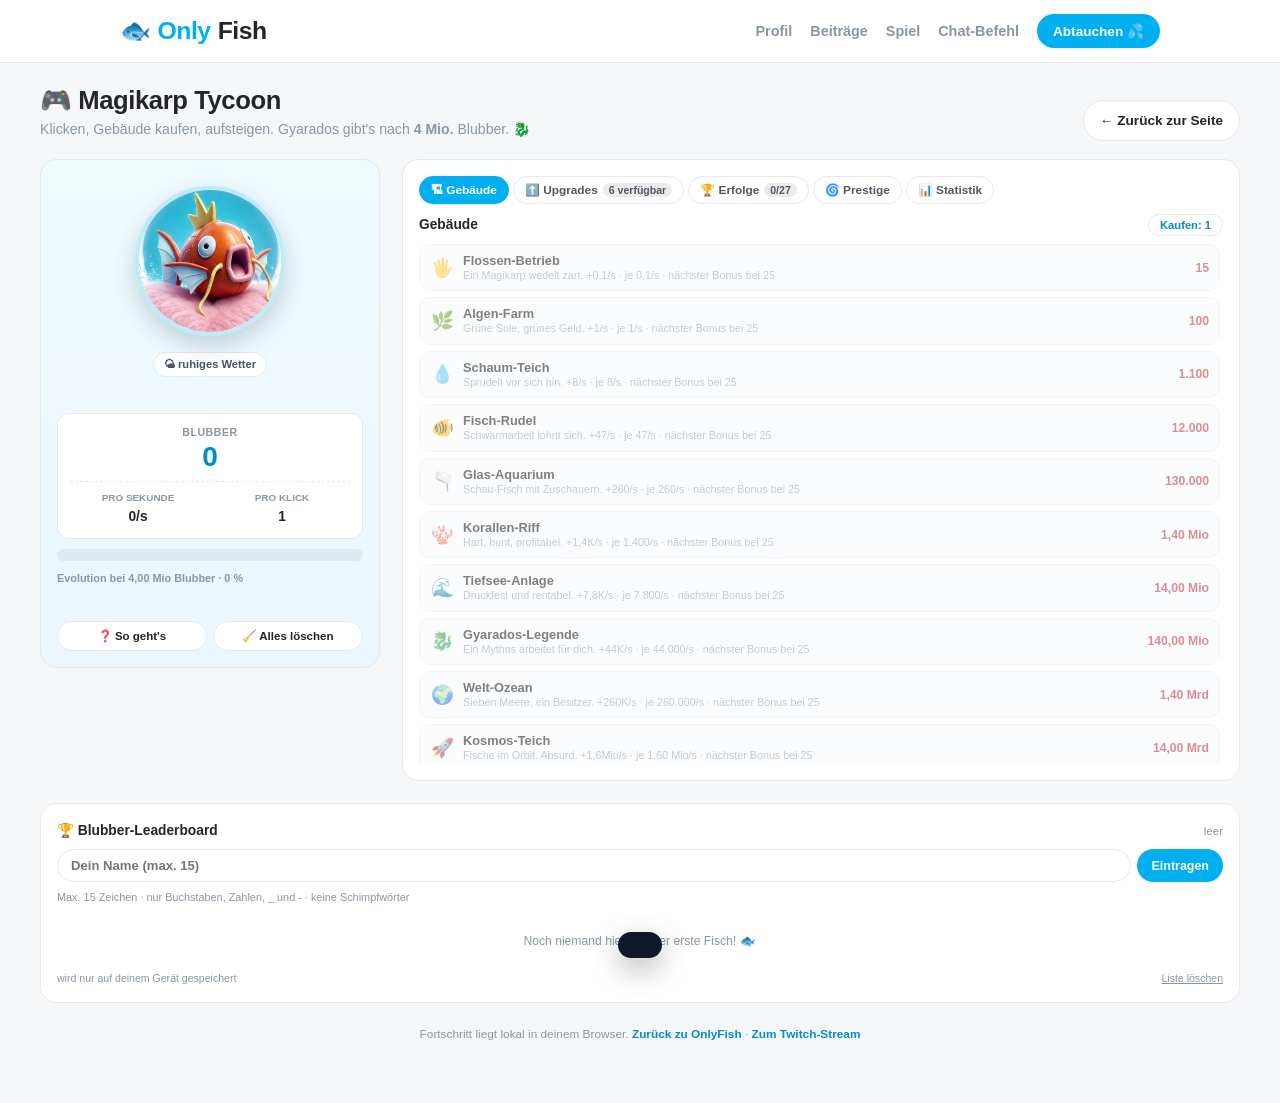
==== commit 9d4b813b: "Prestige-Baum mit Mega Gyarados (wie Cookie Clickers Heavenly Chips) Aufsteigen gab bisher nur einen" ====
--- a/spiel.html
+++ b/spiel.html
@@ -86,6 +86,7 @@
           <button class="ty-tab active" data-tab="buildings" type="button" role="tab">🏗 Gebäude</button>
           <button class="ty-tab" data-tab="upgrades" type="button" role="tab">⬆️ Upgrades <span id="tyUpgCount">–</span></button>
           <button class="ty-tab" data-tab="achievements" type="button" role="tab">🏆 Erfolge <span id="tyAchCount">0/20</span></button>
+          <button class="ty-tab" data-tab="prestige" type="button" role="tab">🌀 Prestige <span id="tyPrestBadge" class="ty-badge" hidden></span></button>
           <button class="ty-tab" data-tab="stats" type="button" role="tab">📊 Statistik</button>
         </div>
 
@@ -113,14 +114,38 @@
           <div class="ty-achs" id="tyAchievements"></div>
         </div>
 
-        <div class="ty-pane hidden" id="tyPane-stats">
-          <div class="ty-pane-head"><strong>Statistik</strong></div>
-          <div class="ty-stats" id="tyStats"></div>
+        <div class="ty-pane hidden" id="tyPane-prestige">
+          <div class="ty-pane-head">
+            <strong>Prestige-Baum</strong>
+            <span>dauerhaft, überlebt jeden Aufstieg</span>
+          </div>
+
+          <div class="ty-core-top">
+            <div class="ty-core-stat">
+              <span>Prestige-Level</span>
+              <b id="tyPrestLvl">0</b>
+              <small>je +1 % Produktion, wird nie ausgegeben</small>
+            </div>
+            <div class="ty-core-stat">
+              <span>Mega-Kerne</span>
+              <b id="tyCores">0</b>
+              <small>zum Ausgeben im Baum</small>
+            </div>
+          </div>
+
+          <p class="ty-core-note" id="tyMegaNote">Ziel: MEGA GYARADOS</p>
+          <div class="ty-cores" id="tyPrestige"></div>
+
           <div class="ty-ascend">
             <p id="tyAscendInfo">Prestige: steige auf für einen permanenten Bonus.</p>
             <button class="btn btn-primary btn-sm" type="button" id="tyAscendBtn">🌀 Aufsteigen</button>
             <span class="ty-asc-bonus">aktueller Bonus: <b id="tyAscBonus">+0 %</b></span>
           </div>
+        </div>
+
+        <div class="ty-pane hidden" id="tyPane-stats">
+          <div class="ty-pane-head"><strong>Statistik</strong></div>
+          <div class="ty-stats" id="tyStats"></div>
         </div>
       </div>
     </div>
--- a/assets/style.css
+++ b/assets/style.css
@@ -210,6 +210,14 @@
   .ty-fish:active{transform:scale(1.1) rotate(-3deg)}
   .ty-fish:focus-visible img{border-color:var(--primary)}
   .ty-fish.evolved img{border-color:#ffd166;box-shadow:0 0 0 6px rgba(255,209,102,.35),0 10px 26px rgba(2,44,74,.28)}
+  /* Mega Gyarados: rot-goldener Puls, damit der Endgame-Zustand auffaellt */
+  .ty-fish.mega img{border-color:#ff5a5a;box-shadow:0 0 0 6px rgba(255,90,90,.35),0 10px 30px rgba(120,0,0,.35);
+    animation:tyMegaPulse 2.4s ease-in-out infinite}
+  @keyframes tyMegaPulse{
+    0%,100%{box-shadow:0 0 0 6px rgba(255,90,90,.32),0 10px 30px rgba(120,0,0,.35)}
+    50%{box-shadow:0 0 0 12px rgba(255,90,90,.16),0 10px 38px rgba(120,0,0,.45)}
+  }
+  @media (prefers-reduced-motion: reduce){ .ty-fish.mega img{animation:none} }
   .ty-float{position:absolute;pointer-events:none;font-weight:900;font-size:.95rem;color:var(--primary-dark);animation:tyFloat .9s ease-out forwards;z-index:5}
   .ty-float.crit{color:#e11d48;font-size:1.25rem;text-shadow:0 2px 6px rgba(255,255,255,.9)}
   @keyframes tyFloat{from{transform:translate(-50%,0);opacity:1}to{transform:translate(-50%,-52px);opacity:0}}
@@ -416,3 +424,37 @@
     .teaser-stats b{font-size:.86rem}
     .teaser-body .btn{width:100%}
   }
+
+/* ==========================================================
+   PRESTIGE-BAUM (Mega-Kerne) - eigene Sektion, damit die
+   bestehenden .ty-upg-Regeln unangetastet bleiben.
+   ========================================================== */
+.ty-badge[hidden]{display:none}
+
+.ty-core-top{display:grid;grid-template-columns:1fr 1fr;gap:8px;margin-bottom:10px}
+.ty-core-stat{display:flex;flex-direction:column;gap:1px;padding:8px 10px;border:1px solid var(--border);
+  border-radius:11px;background:linear-gradient(180deg,#f5f0ff,#fff)}
+.ty-core-stat span{font-size:.66rem;font-weight:800;color:var(--muted);text-transform:uppercase;letter-spacing:.3px}
+.ty-core-stat b{font-size:1.25rem;font-weight:900;color:#6d28d9;line-height:1.1}
+.ty-core-stat small{font-size:.62rem;color:var(--muted);line-height:1.25}
+
+.ty-core-note{margin:0 0 8px;padding:7px 10px;border-radius:9px;background:#f5f0ff;border:1px dashed #c4b5fd;
+  font-size:.7rem;font-weight:800;color:#5b21b6;line-height:1.3}
+
+.ty-cores{max-height:340px;overflow-y:auto;padding-right:3px;margin-bottom:4px}
+
+.ty-core{display:flex;align-items:center;gap:9px;width:100%;text-align:left;border:1.5px solid #ddd6fe;
+  background:linear-gradient(180deg,#fbf8ff,#fff);border-radius:11px;padding:8px 10px;margin-bottom:6px;
+  cursor:pointer;font-family:inherit;transition:.13s}
+.ty-core:hover:not(.locked){border-color:#8b5cf6;transform:translateY(-1px)}
+.ty-core.locked{opacity:.55;cursor:not-allowed;background:#f8fafc;border-color:var(--border)}
+.ty-core-icon{font-size:1.15rem;width:24px;text-align:center;flex-shrink:0}
+.ty-core-body{flex:1;min-width:0;display:flex;flex-direction:column;gap:1px}
+.ty-core-body strong{font-size:.8rem;font-weight:800}
+.ty-core-body small{font-size:.67rem;color:var(--muted)}
+.ty-core-cost{font-size:.72rem;font-weight:900;color:#7c3aed;white-space:nowrap;flex-shrink:0}
+
+@media (max-width:400px){
+  .ty-core-top{grid-template-columns:1fr}
+  .ty-core-stat b{font-size:1.1rem}
+}
